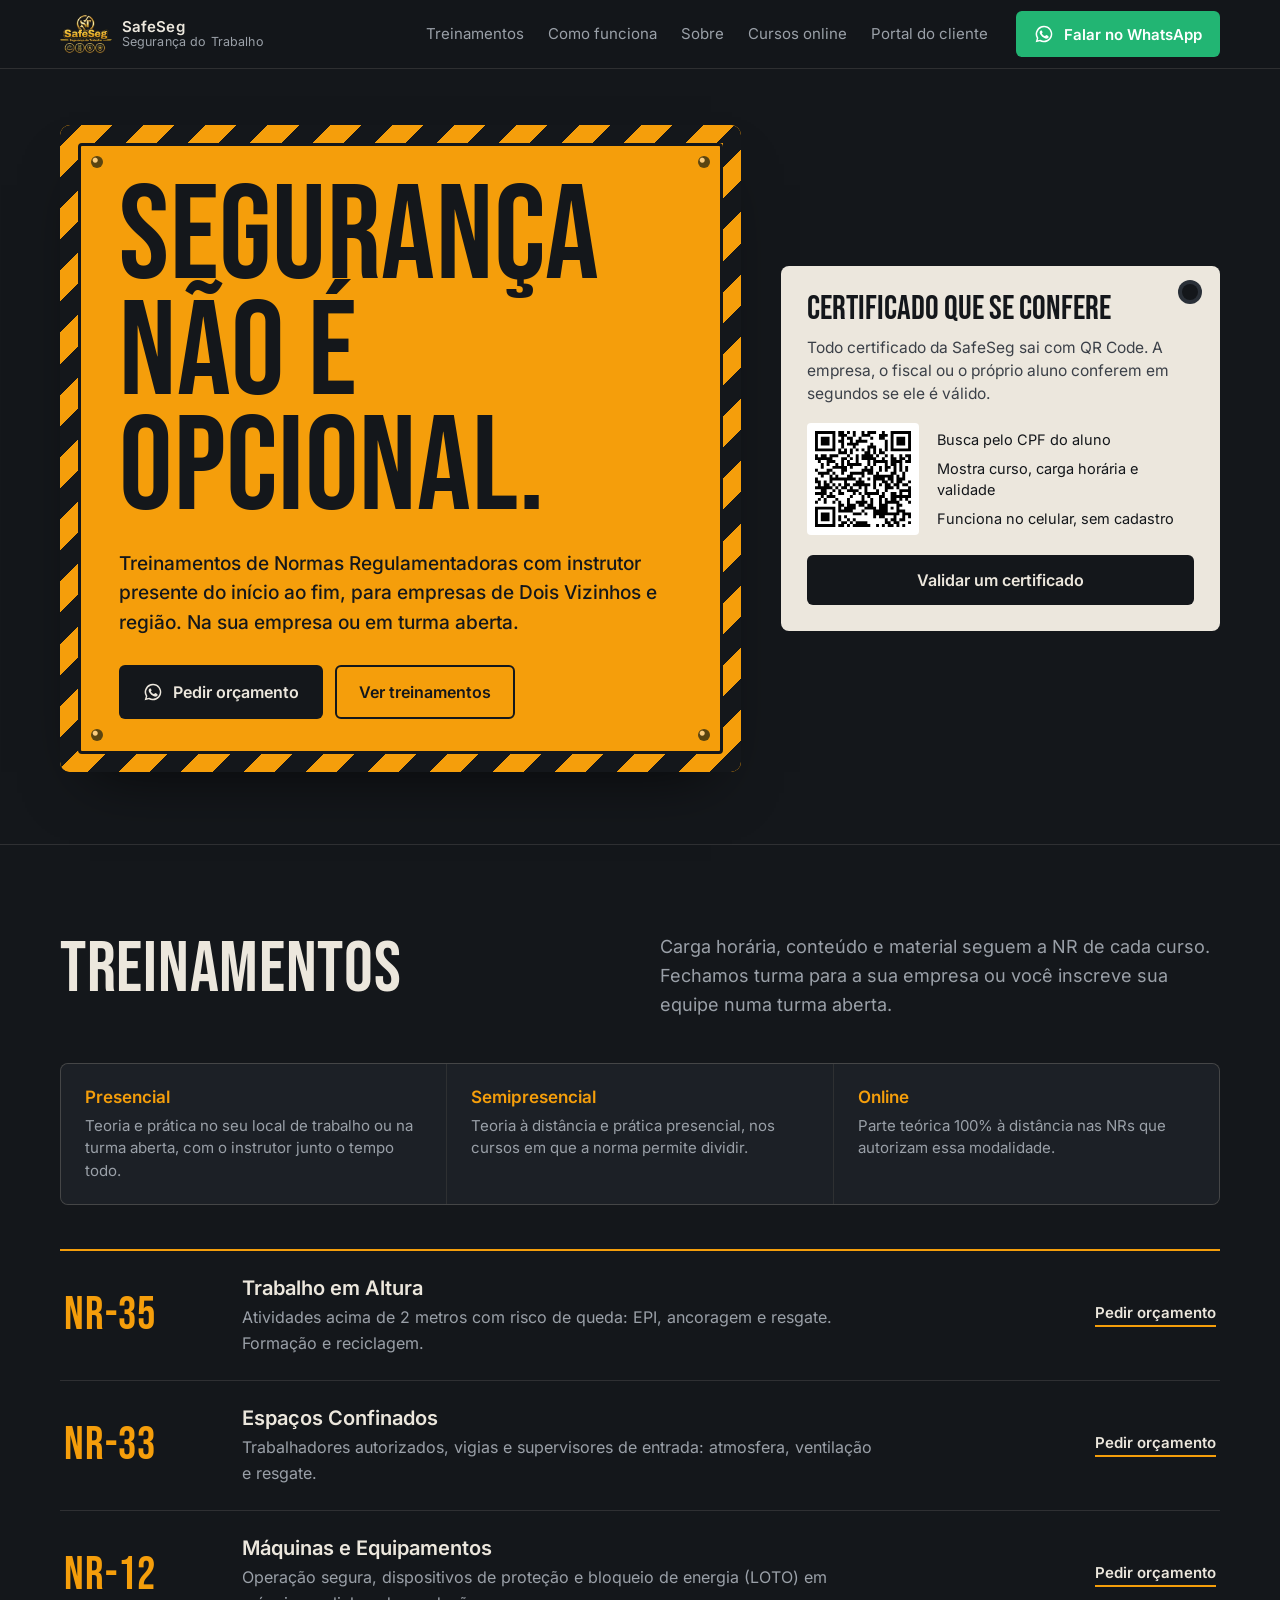
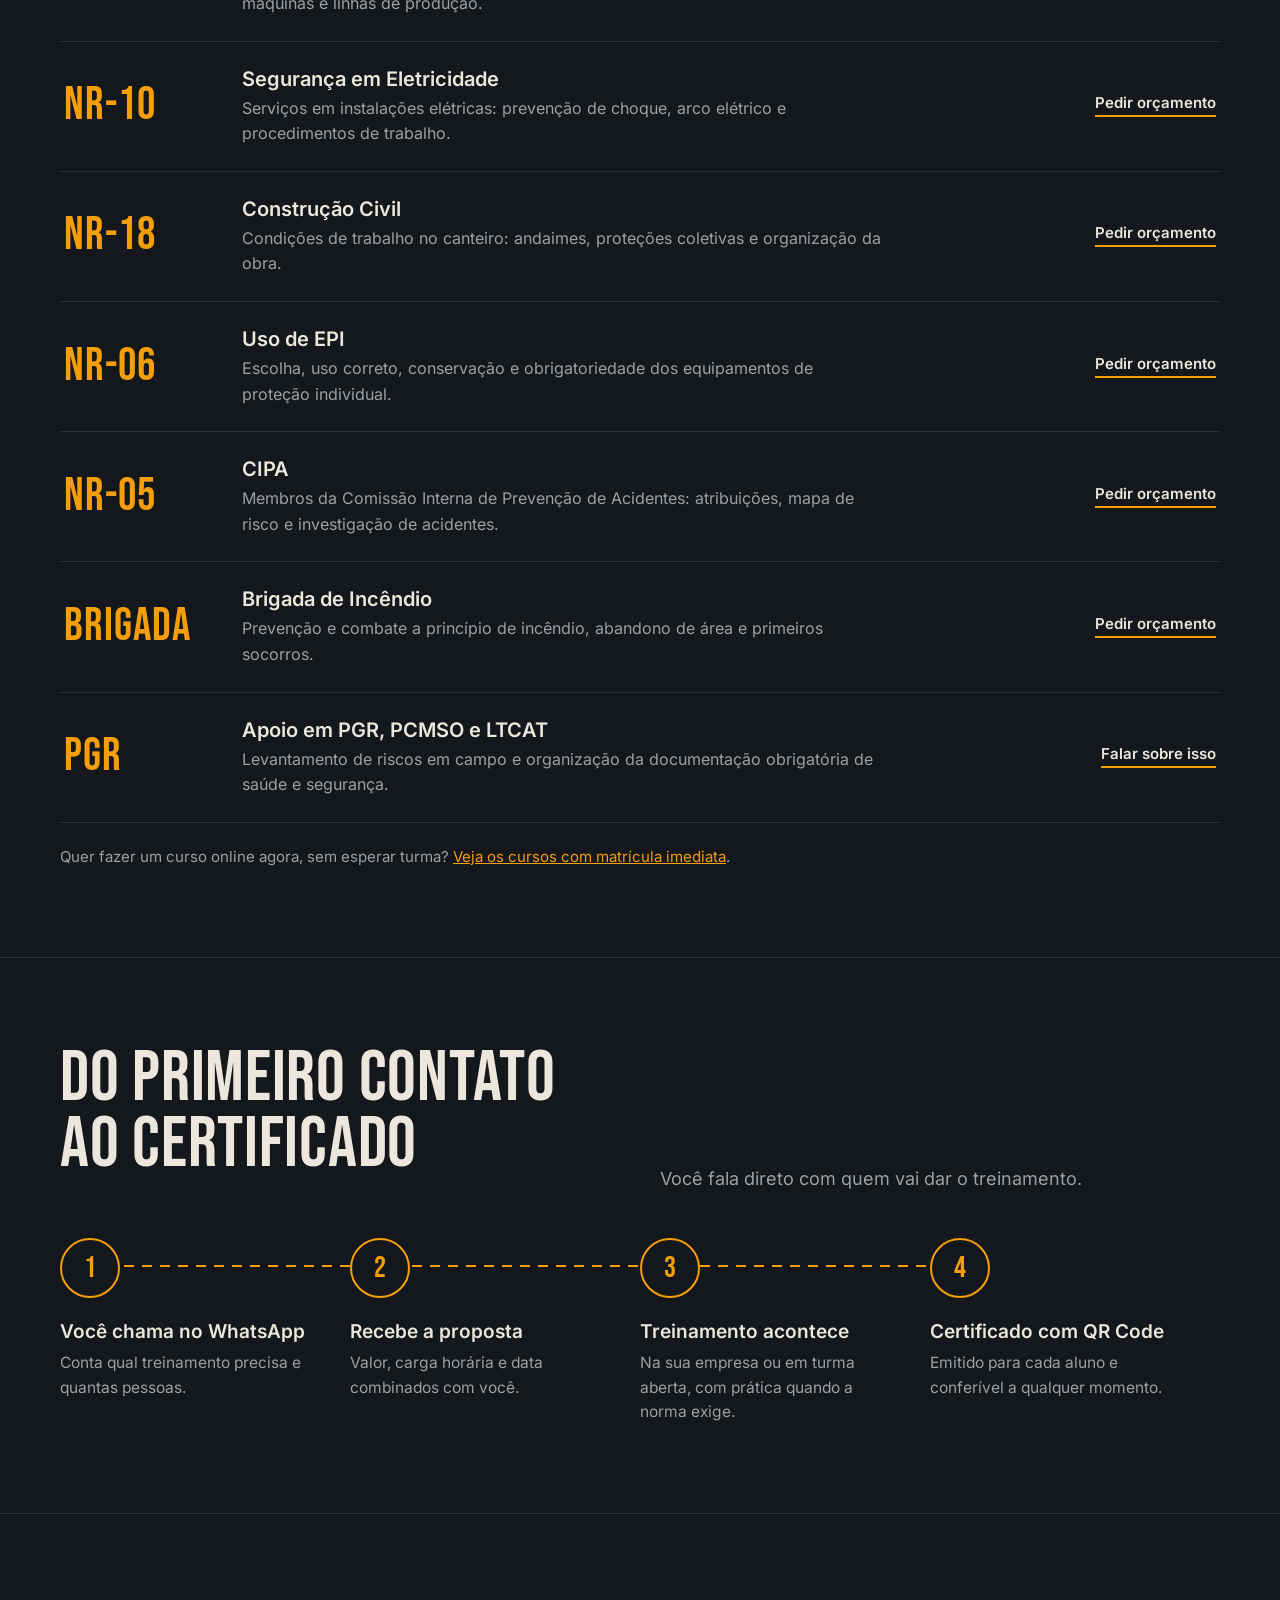
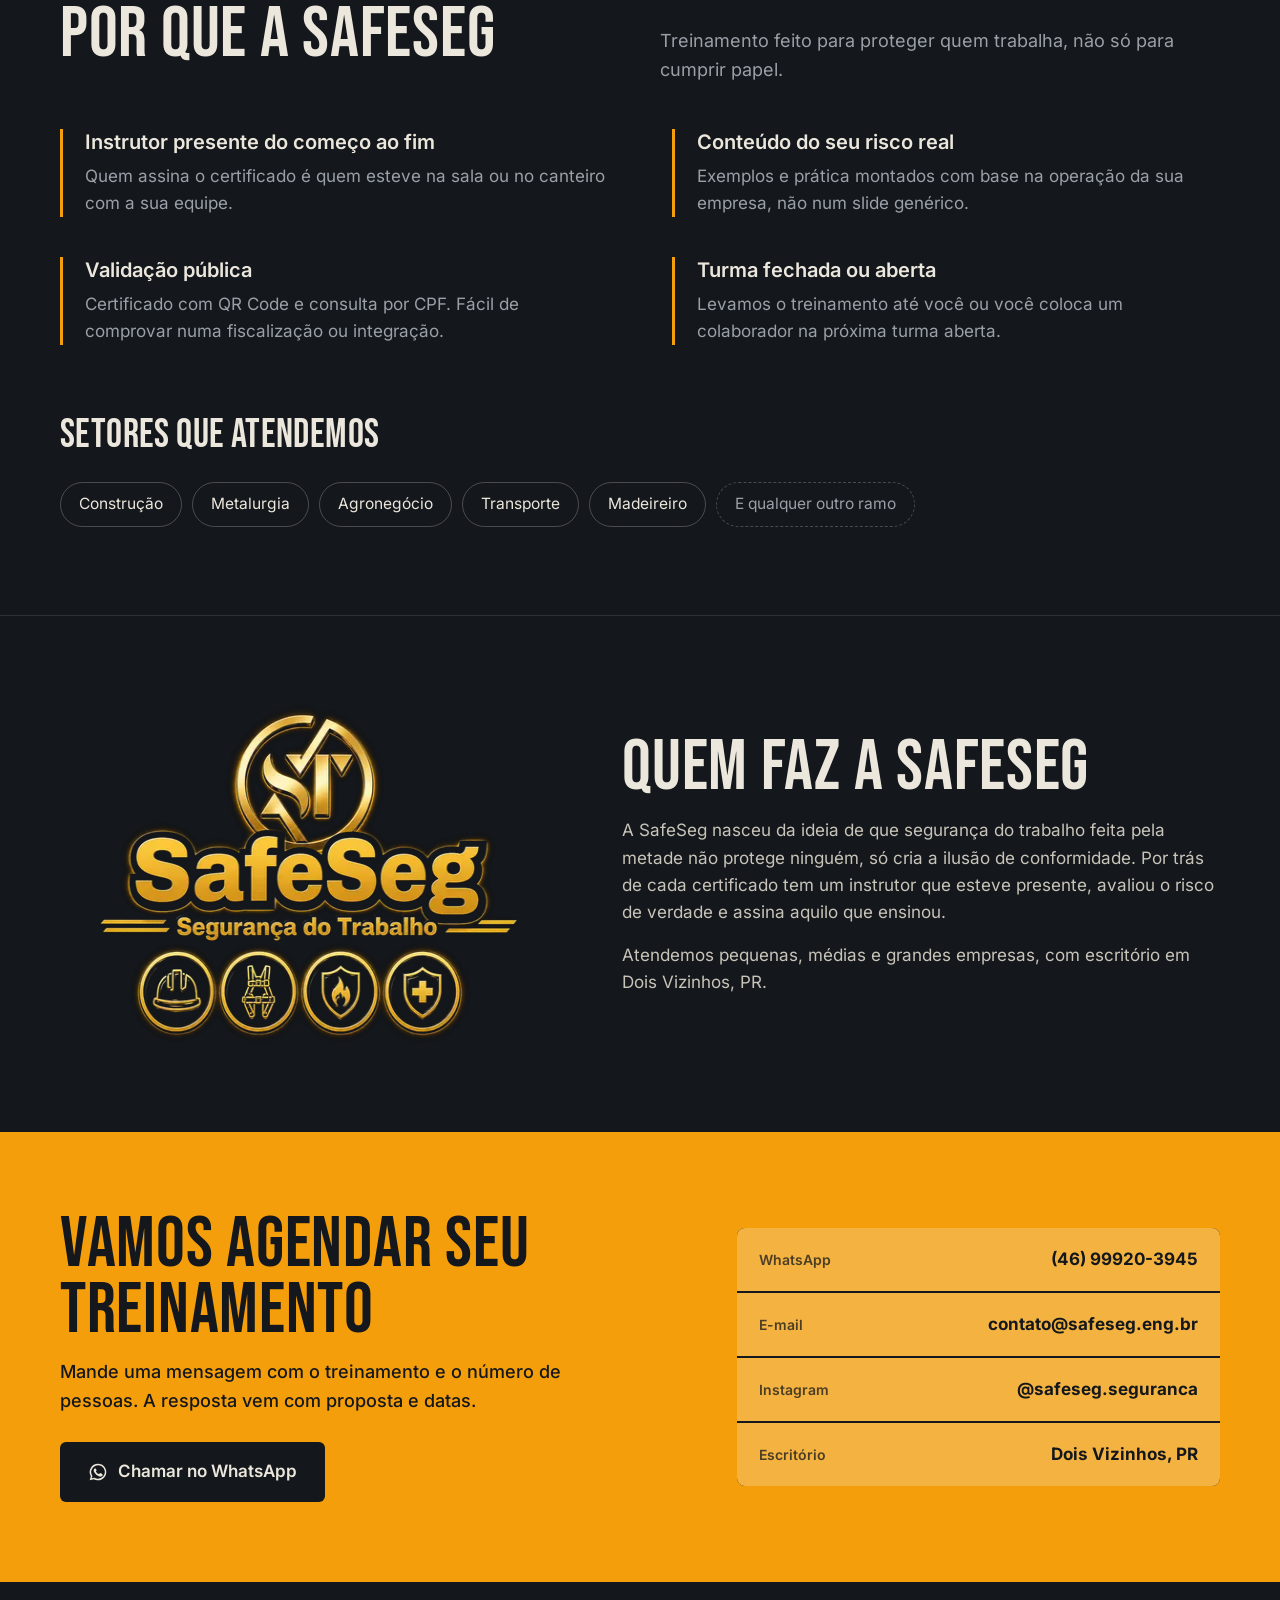
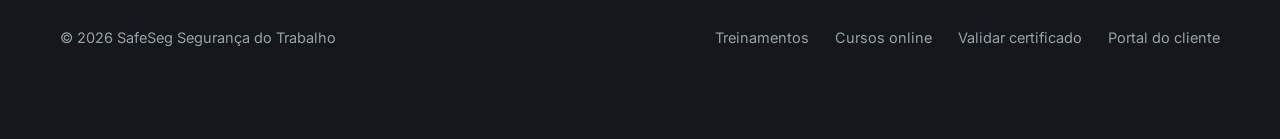
==== novo/index.html @ 096bb90d "Prévia do novo layout do site em /novo/ Página única: placa de sinalização no topo, validação de cer" ====
<!DOCTYPE html>
<html lang="pt-BR">
<head>
<meta charset="UTF-8">
<meta name="viewport" content="width=device-width, initial-scale=1">
<title>SafeSeg Segurança do Trabalho | Treinamentos NR em Dois Vizinhos, PR</title>
<meta name="description" content="Treinamentos de Normas Regulamentadoras com instrutor presente e certificado com validação pública por QR Code. Turmas na sua empresa ou turmas abertas em Dois Vizinhos, PR.">
<meta name="robots" content="noindex">
<meta property="og:type" content="website">
<meta property="og:site_name" content="SafeSeg Segurança do Trabalho">
<meta property="og:title" content="SafeSeg Segurança do Trabalho | Treinamentos NR">
<meta property="og:description" content="Treinamentos de NR com instrutor presente e certificado com validação pública por QR Code.">
<meta property="og:image" content="https://www.safeseg.eng.br/assets/og-safeseg.jpg">
<meta property="og:image:width" content="1200">
<meta property="og:image:height" content="630">
<meta property="og:locale" content="pt_BR">
<meta name="twitter:card" content="summary_large_image">
<meta name="theme-color" content="#14171B">
<link rel="icon" href="data:image/svg+xml,%3Csvg xmlns='http://www.w3.org/2000/svg' viewBox='0 0 24 24'%3E%3Cpath fill='%23F59E0B' d='M12 2 4 5v6c0 5.2 3.4 9.6 8 11 4.6-1.4 8-5.8 8-11V5l-8-3z'/%3E%3C/svg%3E">
<link rel="preload" href="../assets/fonts/bebas-neue-latin-400-normal.woff2" as="font" type="font/woff2" crossorigin>
<style>
@font-face{font-family:'Bebas Neue';font-style:normal;font-weight:400;font-display:swap;src:url(../assets/fonts/bebas-neue-latin-400-normal.woff2) format('woff2')}
@font-face{font-family:'Inter';font-style:normal;font-weight:400;font-display:swap;src:url(../assets/fonts/inter-latin-400-normal.woff2) format('woff2')}
@font-face{font-family:'Inter';font-style:normal;font-weight:500;font-display:swap;src:url(../assets/fonts/inter-latin-500-normal.woff2) format('woff2')}
@font-face{font-family:'Inter';font-style:normal;font-weight:600;font-display:swap;src:url(../assets/fonts/inter-latin-600-normal.woff2) format('woff2')}
@font-face{font-family:'Inter';font-style:normal;font-weight:700;font-display:swap;src:url(../assets/fonts/inter-latin-700-normal.woff2) format('woff2')}
:root{
  --grafite:#14171B;
  --grafite-2:#1C2026;
  --aco:#2A3038;
  --ambar:#F59E0B;
  --ambar-escuro:#B8740A;
  --papel:#ECE7DD;
  --cinza:#9AA0A8;
  --verde:#22B573;
  --display:'Bebas Neue', Impact, 'Arial Narrow', sans-serif;
  --texto:'Inter', system-ui, -apple-system, 'Segoe UI', sans-serif;
  --borda:1px solid rgba(236,231,221,.12);
  --wa:'https://wa.me/5546999203945';
}
*{box-sizing:border-box;margin:0;padding:0}
html{scroll-behavior:smooth;-webkit-text-size-adjust:100%}
body{background:var(--grafite);color:var(--papel);font:400 17px/1.6 var(--texto);}
img,svg{display:block;max-width:100%}
a{color:inherit}
:focus-visible{outline:3px solid var(--ambar);outline-offset:3px;border-radius:2px}
.contido{width:min(1160px,100% - 40px);margin-inline:auto}

/* ---------- topo ---------- */
.topo{position:sticky;top:0;z-index:20;background:rgba(20,23,27,.92);backdrop-filter:blur(8px);border-bottom:var(--borda)}
.topo .contido{display:flex;align-items:center;gap:28px;height:68px}
.marca{display:flex;align-items:center;gap:10px;text-decoration:none}
.marca img{height:40px;width:auto}
.marca span{font:600 15px/1.15 var(--texto);letter-spacing:.01em}
.marca small{display:block;font-weight:400;color:var(--cinza);font-size:12.5px}
.menu{display:flex;gap:24px;margin-left:auto;list-style:none}
.menu a{text-decoration:none;font-size:15px;color:var(--cinza)}
.menu a:hover{color:var(--papel)}
.btn{display:inline-flex;align-items:center;justify-content:center;gap:10px;font:600 16px/1 var(--texto);text-decoration:none;padding:15px 22px;border-radius:6px;border:2px solid transparent;cursor:pointer;white-space:nowrap}
.btn svg{width:20px;height:20px;flex:none}
.btn-wa{background:var(--verde);color:#fff}
.btn-wa:hover{background:#1c9d62}
.btn-linha{border-color:currentColor;color:var(--papel)}
.btn-linha:hover{background:rgba(236,231,221,.08)}
.btn-escuro{background:var(--grafite);color:var(--papel)}
.btn-escuro:hover{background:#000}
.topo .btn{padding:11px 16px;font-size:15px}

/* ---------- placa (hero) ---------- */
.abertura{padding:56px 0 72px}
.abertura .contido{display:grid;grid-template-columns:minmax(0,1.55fr) minmax(0,1fr);gap:40px;align-items:center}
.placa{position:relative;background:var(--ambar);color:var(--grafite);padding:18px;border-radius:10px;box-shadow:0 30px 60px -30px rgba(0,0,0,.7);transform-origin:50% -40px}
.placa::before{content:"";position:absolute;inset:0;border-radius:10px;background:repeating-linear-gradient(-45deg,var(--grafite) 0 22px,var(--ambar) 22px 44px);
  -webkit-mask:linear-gradient(#000 0 0) content-box exclude,linear-gradient(#000 0 0);mask:linear-gradient(#000 0 0) content-box exclude,linear-gradient(#000 0 0);padding:18px}
.placa-miolo{position:relative;border:3px solid var(--grafite);border-radius:4px;padding:34px 38px 32px}
.rebite{position:absolute;width:12px;height:12px;border-radius:50%;background:radial-gradient(circle at 35% 35%,#fff7 0 2px,#5a4410 3px 6px);}
.rebite:nth-child(1){top:10px;left:10px}.rebite:nth-child(2){top:10px;right:10px}.rebite:nth-child(3){bottom:10px;left:10px}.rebite:nth-child(4){bottom:10px;right:10px}
.placa h1{font:400 clamp(64px,10.5vw,148px)/.86 var(--display);letter-spacing:.005em;margin-bottom:22px}
.placa p{font-size:clamp(17px,1.6vw,19px);line-height:1.55;max-width:46ch;font-weight:500}
.abertura-acoes{display:flex;flex-wrap:wrap;gap:12px;margin-top:28px}
.abertura-acoes .btn-linha{color:var(--grafite)}
.abertura-acoes .btn-linha:hover{background:rgba(20,23,27,.08)}

@media (prefers-reduced-motion:no-preference){
  .placa{animation:pendura 1.1s cubic-bezier(.3,1.4,.5,1) both}
  @keyframes pendura{0%{transform:translateY(-28px) rotate(-3deg);opacity:0}60%{opacity:1}100%{transform:none}}
}

/* etiqueta de certificado */
.etiqueta{background:var(--papel);color:var(--grafite);border-radius:8px;padding:26px;position:relative}
.etiqueta::before{content:"";position:absolute;top:18px;right:22px;width:16px;height:16px;border-radius:50%;background:var(--grafite);box-shadow:0 0 0 4px var(--aco)}
.etiqueta h2{font:400 34px/1 var(--display);margin-bottom:10px;padding-right:40px}
.etiqueta p{font-size:15.5px;line-height:1.5;color:#3b4048;margin-bottom:18px}
.etiqueta-qr{display:flex;gap:18px;align-items:center}
.etiqueta-qr img{width:112px;height:112px;background:#fff;padding:8px;border-radius:4px;flex:none}
.etiqueta-qr ul{list-style:none;font-size:14.5px;line-height:1.45}
.etiqueta-qr li+li{margin-top:8px}
.etiqueta .btn{margin-top:20px;width:100%}

/* ---------- seções ---------- */
.secao{padding:88px 0;border-top:var(--borda)}
.titulo{font:400 clamp(44px,6vw,72px)/.92 var(--display);letter-spacing:.01em;margin-bottom:16px}
.intro{color:var(--cinza);max-width:60ch;font-size:18px}
.cabeca{display:grid;grid-template-columns:minmax(0,1fr) minmax(0,1fr);gap:40px;align-items:end;margin-bottom:44px}

/* catálogo em linhas */
.modalidades{display:grid;grid-template-columns:repeat(3,1fr);gap:1px;background:rgba(236,231,221,.12);border:var(--borda);border-radius:8px;overflow:hidden;margin-bottom:44px}
.modalidades div{background:var(--grafite-2);padding:22px 24px}
.modalidades h3{font:600 17px/1.3 var(--texto);margin-bottom:6px;color:var(--ambar)}
.modalidades p{font-size:15px;color:var(--cinza);line-height:1.5}
.cursos{list-style:none;border-top:2px solid var(--ambar)}
.curso{display:grid;grid-template-columns:150px minmax(0,1fr) auto;gap:28px;align-items:center;padding:24px 4px;border-bottom:var(--borda)}
.curso-nr{font:400 46px/1 var(--display);color:var(--ambar);letter-spacing:.02em}
.curso h3{font:600 20px/1.3 var(--texto);margin-bottom:4px}
.curso p{color:var(--cinza);font-size:16px;max-width:64ch}
.curso a{font:600 15px/1 var(--texto);color:var(--papel);text-decoration:none;border-bottom:2px solid var(--ambar);padding-bottom:5px;white-space:nowrap}
.curso a:hover{color:var(--ambar)}
.curso:hover .curso-nr{color:#ffb733}
.nota{margin-top:22px;font-size:15px;color:var(--cinza)}
.nota a{color:var(--ambar)}

/* processo */
.passos{list-style:none;display:grid;grid-template-columns:repeat(4,1fr);gap:0;counter-reset:passo;position:relative}
.passos::before{content:"";position:absolute;top:27px;left:28px;right:calc(25% - 28px);height:2px;background:repeating-linear-gradient(90deg,var(--ambar) 0 10px,transparent 10px 18px)}
.passos li{position:relative;padding-right:28px;counter-increment:passo}
.passos li::before{content:counter(passo);display:grid;place-items:center;width:56px;height:56px;border-radius:50%;background:var(--grafite);border:2px solid var(--ambar);color:var(--ambar);font:400 30px/1 var(--display);margin-bottom:22px;position:relative}
.passos h3{font:600 19px/1.3 var(--texto);margin-bottom:6px}
.passos p{color:var(--cinza);font-size:15.5px}

/* diferenciais */
.razoes{display:grid;grid-template-columns:repeat(2,minmax(0,1fr));gap:40px 64px}
.razoes div{border-left:3px solid var(--ambar);padding-left:22px}
.razoes h3{font:600 20px/1.3 var(--texto);margin-bottom:8px}
.razoes p{color:var(--cinza)}

/* setores */
.setores{display:flex;flex-wrap:wrap;gap:10px;list-style:none;margin-top:28px}
.setores li{border:1.5px solid rgba(236,231,221,.25);border-radius:999px;padding:9px 18px;font-size:15.5px}
.setores li:last-child{border-style:dashed;color:var(--cinza)}

/* sobre */
.sobre{display:grid;grid-template-columns:minmax(0,1fr) minmax(0,1.2fr);gap:64px;align-items:center}
.sobre img{width:min(420px,100%);margin-inline:auto}
.sobre p{color:#c9c4ba;margin-bottom:16px;max-width:60ch}

/* contato */
.contato{background:var(--ambar);color:var(--grafite);padding:80px 0;}
.contato .contido{display:grid;grid-template-columns:minmax(0,1.3fr) minmax(0,1fr);gap:48px;align-items:center}
.contato .titulo{margin-bottom:14px}
.contato p{font-size:18px;max-width:46ch;font-weight:500}
.contato .btn{margin-top:26px;font-size:17px;padding:18px 26px}
.canais{list-style:none;display:grid;gap:2px;background:var(--grafite);border-radius:8px;overflow:hidden}
.canais li{background:#f4b341;padding:18px 22px;display:flex;justify-content:space-between;gap:16px;align-items:baseline;flex-wrap:wrap}
.canais span{font-size:14px;font-weight:600;opacity:.75}
.canais a,.canais b{font-weight:700;text-decoration:none;font-size:17px}
.canais a:hover{text-decoration:underline}

/* rodapé */
.rodape{padding:44px 0 90px;font-size:14.5px;color:var(--cinza)}
.rodape .contido{display:flex;flex-wrap:wrap;gap:20px 40px;justify-content:space-between}
.rodape nav{display:flex;flex-wrap:wrap;gap:12px 26px}
.rodape a{text-decoration:none}
.rodape a:hover{color:var(--papel)}

.wa-flutuante{display:none}

/* ---------- responsivo ---------- */
@media (max-width:980px){
  .menu{display:none}
  .abertura .contido,.cabeca,.sobre,.contato .contido{grid-template-columns:1fr}
  .cabeca{gap:12px}
  .passos{grid-template-columns:1fr 1fr;gap:36px 0}
  .passos::before{display:none}
  .sobre img{width:240px}
}
@media (max-width:640px){
  body{font-size:16px}
  .topo .contido{height:60px;gap:12px}
  .marca img{height:34px}
  .marca small{display:none}
  .topo .btn{display:none}
  .abertura{padding:24px 0 52px}
  .placa{padding:12px}
  .placa::before{padding:12px;background:repeating-linear-gradient(-45deg,var(--grafite) 0 14px,var(--ambar) 14px 28px)}
  .placa-miolo{padding:28px 20px 24px}
  .abertura-acoes .btn{flex:1 1 100%}
  .secao{padding:64px 0}
  .modalidades{grid-template-columns:1fr}
  .curso{grid-template-columns:1fr;gap:6px;padding:22px 0}
  .curso-nr{font-size:38px}
  .curso a{justify-self:start;margin-top:10px}
  .passos{grid-template-columns:1fr}
  .razoes{grid-template-columns:1fr;gap:28px}
  .etiqueta-qr img{width:92px;height:92px}
  .wa-flutuante{display:flex;position:fixed;right:16px;bottom:16px;z-index:30;width:58px;height:58px;border-radius:50%;background:var(--verde);color:#fff;align-items:center;justify-content:center;box-shadow:0 10px 24px rgba(0,0,0,.45)}
  .wa-flutuante svg{width:30px;height:30px}
}
</style>
</head>
<body>

<svg width="0" height="0" style="position:absolute" aria-hidden="true">
  <symbol id="i-wa" viewBox="0 0 24 24"><path fill="currentColor" d="M12 2a10 10 0 0 0-8.6 15.1L2 22l5-1.3A10 10 0 1 0 12 2zm0 18.2a8.2 8.2 0 0 1-4.2-1.2l-.3-.2-3 .8.8-2.9-.2-.3A8.2 8.2 0 1 1 12 20.2zm4.5-6.1c-.2-.1-1.5-.7-1.7-.8s-.4-.1-.6.1-.6.8-.8 1-.3.2-.5.1a6.7 6.7 0 0 1-3.3-2.9c-.3-.4.2-.4.7-1.3.1-.2 0-.3 0-.4l-.8-1.8c-.2-.5-.4-.4-.6-.4h-.5a1 1 0 0 0-.7.3 3 3 0 0 0-.9 2.2 5.2 5.2 0 0 0 1.1 2.7 11.8 11.8 0 0 0 4.5 4c1.7.7 2.3.8 3.2.6a2.7 2.7 0 0 0 1.8-1.3 2.2 2.2 0 0 0 .2-1.3c-.1-.1-.3-.2-.5-.3z"/></symbol>
</svg>

<header class="topo">
  <div class="contido">
    <a class="marca" href="#inicio" aria-label="SafeSeg, voltar ao início">
      <img src="../assets/logo-sm.webp" alt="" width="160" height="124">
      <span>SafeSeg<small>Segurança do Trabalho</small></span>
    </a>
    <ul class="menu">
      <li><a href="#treinamentos">Treinamentos</a></li>
      <li><a href="#como-funciona">Como funciona</a></li>
      <li><a href="#sobre">Sobre</a></li>
      <li><a href="/loja/">Cursos online</a></li>
      <li><a href="https://safesegtreinamentos.github.io/Central/">Portal do cliente</a></li>
    </ul>
    <a class="btn btn-wa" href="https://wa.me/5546999203945?text=Ol%C3%A1%2C%20quero%20saber%20mais%20sobre%20os%20treinamentos%20da%20SafeSeg"><svg><use href="#i-wa"/></svg>Falar no WhatsApp</a>
  </div>
</header>

<main id="inicio">

<section class="abertura">
  <div class="contido">
    <div class="placa">
      <div class="placa-miolo">
        <i class="rebite"></i><i class="rebite"></i><i class="rebite"></i><i class="rebite"></i>
        <h1>Segurança não é opcional.</h1>
        <p>Treinamentos de Normas Regulamentadoras com instrutor presente do início ao fim, para empresas de Dois Vizinhos e região. Na sua empresa ou em turma aberta.</p>
        <div class="abertura-acoes">
          <a class="btn btn-escuro" href="https://wa.me/5546999203945?text=Ol%C3%A1%2C%20quero%20um%20or%C3%A7amento%20de%20treinamento"><svg><use href="#i-wa"/></svg>Pedir orçamento</a>
          <a class="btn btn-linha" href="#treinamentos">Ver treinamentos</a>
        </div>
      </div>
    </div>

    <aside class="etiqueta" aria-labelledby="etq">
      <h2 id="etq">Certificado que se confere</h2>
      <p>Todo certificado da SafeSeg sai com QR Code. A empresa, o fiscal ou o próprio aluno conferem em segundos se ele é válido.</p>
      <div class="etiqueta-qr">
        <img src="../assets/qr-validador.svg" alt="QR Code do validador de certificados SafeSeg">
        <ul>
          <li>Busca pelo CPF do aluno</li>
          <li>Mostra curso, carga horária e validade</li>
          <li>Funciona no celular, sem cadastro</li>
        </ul>
      </div>
      <a class="btn btn-escuro" href="https://safesegtreinamentos.github.io/Central/validador/">Validar um certificado</a>
    </aside>
  </div>
</section>

<section class="secao" id="treinamentos">
  <div class="contido">
    <div class="cabeca">
      <h2 class="titulo">Treinamentos</h2>
      <p class="intro">Carga horária, conteúdo e material seguem a NR de cada curso. Fechamos turma para a sua empresa ou você inscreve sua equipe numa turma aberta.</p>
    </div>

    <div class="modalidades">
      <div><h3>Presencial</h3><p>Teoria e prática no seu local de trabalho ou na turma aberta, com o instrutor junto o tempo todo.</p></div>
      <div><h3>Semipresencial</h3><p>Teoria à distância e prática presencial, nos cursos em que a norma permite dividir.</p></div>
      <div><h3>Online</h3><p>Parte teórica 100% à distância nas NRs que autorizam essa modalidade.</p></div>
    </div>

    <ul class="cursos">
      <li class="curso"><span class="curso-nr">NR-35</span><div><h3>Trabalho em Altura</h3><p>Atividades acima de 2 metros com risco de queda: EPI, ancoragem e resgate. Formação e reciclagem.</p></div><a href="https://wa.me/5546999203945?text=Ol%C3%A1%2C%20quero%20um%20or%C3%A7amento%20do%20treinamento%20NR-35%20Trabalho%20em%20Altura">Pedir orçamento</a></li>
      <li class="curso"><span class="curso-nr">NR-33</span><div><h3>Espaços Confinados</h3><p>Trabalhadores autorizados, vigias e supervisores de entrada: atmosfera, ventilação e resgate.</p></div><a href="https://wa.me/5546999203945?text=Ol%C3%A1%2C%20quero%20um%20or%C3%A7amento%20do%20treinamento%20NR-33%20Espa%C3%A7os%20Confinados">Pedir orçamento</a></li>
      <li class="curso"><span class="curso-nr">NR-12</span><div><h3>Máquinas e Equipamentos</h3><p>Operação segura, dispositivos de proteção e bloqueio de energia (LOTO) em máquinas e linhas de produção.</p></div><a href="https://wa.me/5546999203945?text=Ol%C3%A1%2C%20quero%20um%20or%C3%A7amento%20do%20treinamento%20NR-12%20M%C3%A1quinas%20e%20Equipamentos">Pedir orçamento</a></li>
      <li class="curso"><span class="curso-nr">NR-10</span><div><h3>Segurança em Eletricidade</h3><p>Serviços em instalações elétricas: prevenção de choque, arco elétrico e procedimentos de trabalho.</p></div><a href="https://wa.me/5546999203945?text=Ol%C3%A1%2C%20quero%20um%20or%C3%A7amento%20do%20treinamento%20NR-10%20Seguran%C3%A7a%20em%20Eletricidade">Pedir orçamento</a></li>
      <li class="curso"><span class="curso-nr">NR-18</span><div><h3>Construção Civil</h3><p>Condições de trabalho no canteiro: andaimes, proteções coletivas e organização da obra.</p></div><a href="https://wa.me/5546999203945?text=Ol%C3%A1%2C%20quero%20um%20or%C3%A7amento%20do%20treinamento%20NR-18%20Constru%C3%A7%C3%A3o%20Civil">Pedir orçamento</a></li>
      <li class="curso"><span class="curso-nr">NR-06</span><div><h3>Uso de EPI</h3><p>Escolha, uso correto, conservação e obrigatoriedade dos equipamentos de proteção individual.</p></div><a href="https://wa.me/5546999203945?text=Ol%C3%A1%2C%20quero%20um%20or%C3%A7amento%20do%20treinamento%20NR-06%20Uso%20de%20EPI">Pedir orçamento</a></li>
      <li class="curso"><span class="curso-nr">NR-05</span><div><h3>CIPA</h3><p>Membros da Comissão Interna de Prevenção de Acidentes: atribuições, mapa de risco e investigação de acidentes.</p></div><a href="https://wa.me/5546999203945?text=Ol%C3%A1%2C%20quero%20um%20or%C3%A7amento%20do%20treinamento%20CIPA%20NR-05">Pedir orçamento</a></li>
      <li class="curso"><span class="curso-nr">Brigada</span><div><h3>Brigada de Incêndio</h3><p>Prevenção e combate a princípio de incêndio, abandono de área e primeiros socorros.</p></div><a href="https://wa.me/5546999203945?text=Ol%C3%A1%2C%20quero%20um%20or%C3%A7amento%20do%20treinamento%20de%20Brigada%20de%20Inc%C3%AAndio">Pedir orçamento</a></li>
      <li class="curso"><span class="curso-nr">PGR</span><div><h3>Apoio em PGR, PCMSO e LTCAT</h3><p>Levantamento de riscos em campo e organização da documentação obrigatória de saúde e segurança.</p></div><a href="https://wa.me/5546999203945?text=Ol%C3%A1%2C%20quero%20saber%20sobre%20PGR%2C%20PCMSO%20e%20LTCAT">Falar sobre isso</a></li>
    </ul>
    <p class="nota">Quer fazer um curso online agora, sem esperar turma? <a href="/loja/">Veja os cursos com matrícula imediata</a>.</p>
  </div>
</section>

<section class="secao" id="como-funciona">
  <div class="contido">
    <div class="cabeca">
      <h2 class="titulo">Do primeiro contato ao certificado</h2>
      <p class="intro">Você fala direto com quem vai dar o treinamento.</p>
    </div>
    <ol class="passos">
      <li><h3>Você chama no WhatsApp</h3><p>Conta qual treinamento precisa e quantas pessoas.</p></li>
      <li><h3>Recebe a proposta</h3><p>Valor, carga horária e data combinados com você.</p></li>
      <li><h3>Treinamento acontece</h3><p>Na sua empresa ou em turma aberta, com prática quando a norma exige.</p></li>
      <li><h3>Certificado com QR Code</h3><p>Emitido para cada aluno e conferível a qualquer momento.</p></li>
    </ol>
  </div>
</section>

<section class="secao" id="diferenciais">
  <div class="contido">
    <div class="cabeca">
      <h2 class="titulo">Por que a SafeSeg</h2>
      <p class="intro">Treinamento feito para proteger quem trabalha, não só para cumprir papel.</p>
    </div>
    <div class="razoes">
      <div><h3>Instrutor presente do começo ao fim</h3><p>Quem assina o certificado é quem esteve na sala ou no canteiro com a sua equipe.</p></div>
      <div><h3>Conteúdo do seu risco real</h3><p>Exemplos e prática montados com base na operação da sua empresa, não num slide genérico.</p></div>
      <div><h3>Validação pública</h3><p>Certificado com QR Code e consulta por CPF. Fácil de comprovar numa fiscalização ou integração.</p></div>
      <div><h3>Turma fechada ou aberta</h3><p>Levamos o treinamento até você ou você coloca um colaborador na próxima turma aberta.</p></div>
    </div>
    <h3 class="titulo" style="font-size:clamp(30px,3.4vw,40px);margin:72px 0 0">Setores que atendemos</h3>
    <ul class="setores">
      <li>Construção</li><li>Metalurgia</li><li>Agronegócio</li><li>Transporte</li><li>Madeireiro</li><li>E qualquer outro ramo</li>
    </ul>
  </div>
</section>

<section class="secao" id="sobre">
  <div class="contido sobre">
    <img src="../assets/logo-hero.webp" alt="Emblema SafeSeg Segurança do Trabalho" width="440" height="340" loading="lazy">
    <div>
      <h2 class="titulo">Quem faz a SafeSeg</h2>
      <p>A SafeSeg nasceu da ideia de que segurança do trabalho feita pela metade não protege ninguém, só cria a ilusão de conformidade. Por trás de cada certificado tem um instrutor que esteve presente, avaliou o risco de verdade e assina aquilo que ensinou.</p>
      <p>Atendemos pequenas, médias e grandes empresas, com escritório em Dois Vizinhos, PR.</p>
    </div>
  </div>
</section>

<section class="contato" id="contato">
  <div class="contido">
    <div>
      <h2 class="titulo">Vamos agendar seu treinamento</h2>
      <p>Mande uma mensagem com o treinamento e o número de pessoas. A resposta vem com proposta e datas.</p>
      <a class="btn btn-escuro" href="https://wa.me/5546999203945?text=Ol%C3%A1%2C%20quero%20agendar%20um%20treinamento"><svg><use href="#i-wa"/></svg>Chamar no WhatsApp</a>
    </div>
    <ul class="canais">
      <li><span>WhatsApp</span><a href="https://wa.me/5546999203945">(46) 99920-3945</a></li>
      <li><span>E-mail</span><a href="mailto:contato@safeseg.eng.br">contato@safeseg.eng.br</a></li>
      <li><span>Instagram</span><a href="https://instagram.com/safeseg.seguranca">@safeseg.seguranca</a></li>
      <li><span>Escritório</span><b>Dois Vizinhos, PR</b></li>
    </ul>
  </div>
</section>

</main>

<footer class="rodape">
  <div class="contido">
    <p>© <span id="ano">2026</span> SafeSeg Segurança do Trabalho</p>
    <nav aria-label="Links do rodapé">
      <a href="#treinamentos">Treinamentos</a>
      <a href="/loja/">Cursos online</a>
      <a href="https://safesegtreinamentos.github.io/Central/validador/">Validar certificado</a>
      <a href="https://safesegtreinamentos.github.io/Central/">Portal do cliente</a>
    </nav>
  </div>
</footer>

<a class="wa-flutuante" href="https://wa.me/5546999203945?text=Ol%C3%A1%2C%20quero%20saber%20mais%20sobre%20os%20treinamentos%20da%20SafeSeg" aria-label="Falar no WhatsApp"><svg><use href="#i-wa"/></svg></a>

<script>document.getElementById('ano').textContent=new Date().getFullYear();</script>
</body>
</html>
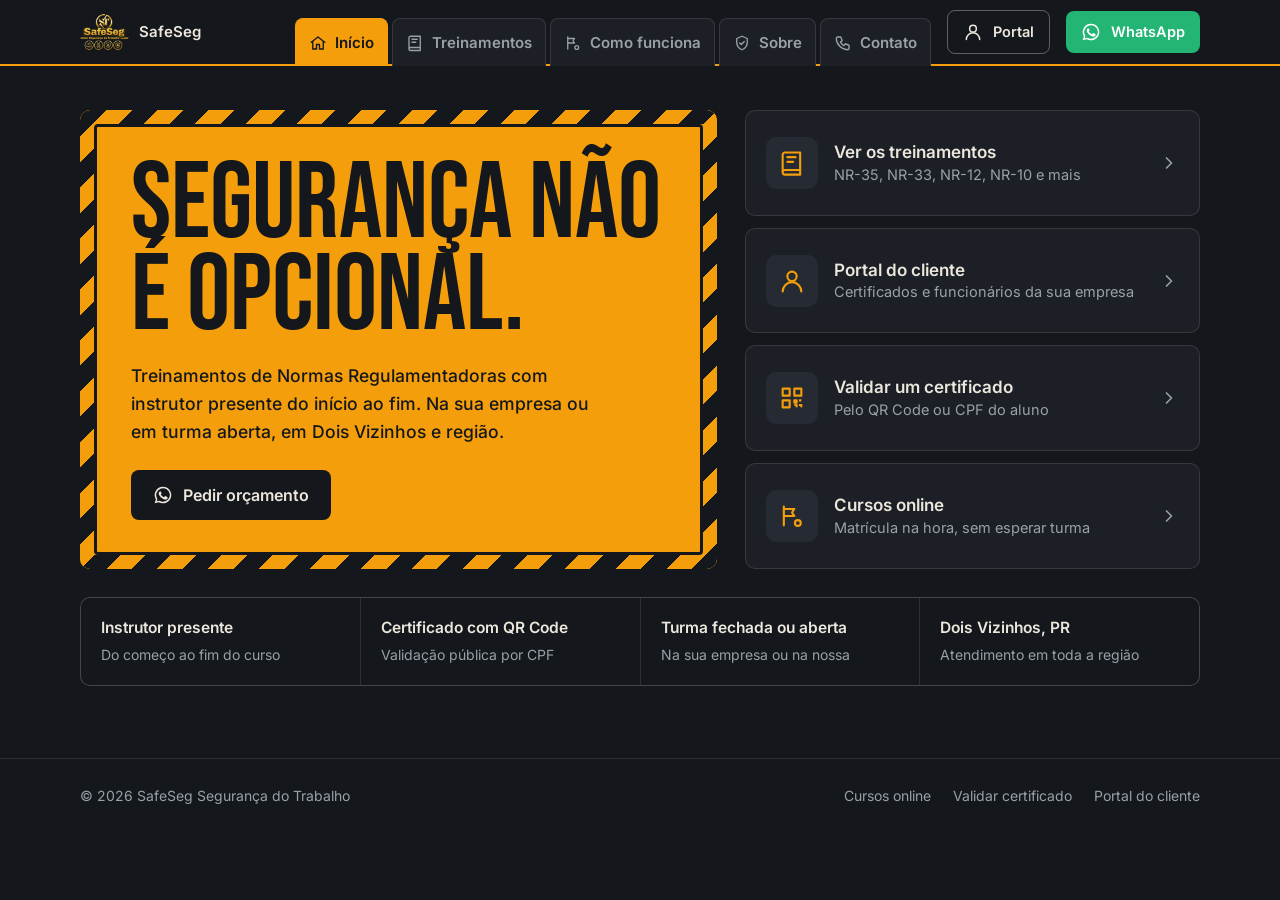
==== commit 975a6779: "Novo layout com abas vira a página principal - index.html passa a ser a versão com abas (antes em /n" ====
--- a/novo/index.html
+++ b/novo/index.html
@@ -1,362 +1 @@
-<!DOCTYPE html>
-<html lang="pt-BR">
-<head>
-<meta charset="UTF-8">
-<meta name="viewport" content="width=device-width, initial-scale=1">
-<title>SafeSeg Segurança do Trabalho | Treinamentos NR em Dois Vizinhos, PR</title>
-<meta name="description" content="Treinamentos de Normas Regulamentadoras com instrutor presente e certificado com validação pública por QR Code. Turmas na sua empresa ou turmas abertas em Dois Vizinhos, PR.">
-<meta name="robots" content="noindex">
-<meta property="og:type" content="website">
-<meta property="og:site_name" content="SafeSeg Segurança do Trabalho">
-<meta property="og:title" content="SafeSeg Segurança do Trabalho | Treinamentos NR">
-<meta property="og:description" content="Treinamentos de NR com instrutor presente e certificado com validação pública por QR Code.">
-<meta property="og:image" content="https://www.safeseg.eng.br/assets/og-safeseg.jpg">
-<meta property="og:image:width" content="1200">
-<meta property="og:image:height" content="630">
-<meta property="og:locale" content="pt_BR">
-<meta name="twitter:card" content="summary_large_image">
-<meta name="theme-color" content="#14171B">
-<link rel="icon" href="data:image/svg+xml,%3Csvg xmlns='http://www.w3.org/2000/svg' viewBox='0 0 24 24'%3E%3Cpath fill='%23F59E0B' d='M12 2 4 5v6c0 5.2 3.4 9.6 8 11 4.6-1.4 8-5.8 8-11V5l-8-3z'/%3E%3C/svg%3E">
-<link rel="preload" href="../assets/fonts/bebas-neue-latin-400-normal.woff2" as="font" type="font/woff2" crossorigin>
-<style>
-@font-face{font-family:'Bebas Neue';font-style:normal;font-weight:400;font-display:swap;src:url(../assets/fonts/bebas-neue-latin-400-normal.woff2) format('woff2')}
-@font-face{font-family:'Inter';font-style:normal;font-weight:400;font-display:swap;src:url(../assets/fonts/inter-latin-400-normal.woff2) format('woff2')}
-@font-face{font-family:'Inter';font-style:normal;font-weight:500;font-display:swap;src:url(../assets/fonts/inter-latin-500-normal.woff2) format('woff2')}
-@font-face{font-family:'Inter';font-style:normal;font-weight:600;font-display:swap;src:url(../assets/fonts/inter-latin-600-normal.woff2) format('woff2')}
-@font-face{font-family:'Inter';font-style:normal;font-weight:700;font-display:swap;src:url(../assets/fonts/inter-latin-700-normal.woff2) format('woff2')}
-:root{
-  --grafite:#14171B;
-  --grafite-2:#1C2026;
-  --aco:#2A3038;
-  --ambar:#F59E0B;
-  --ambar-escuro:#B8740A;
-  --papel:#ECE7DD;
-  --cinza:#9AA0A8;
-  --verde:#22B573;
-  --display:'Bebas Neue', Impact, 'Arial Narrow', sans-serif;
-  --texto:'Inter', system-ui, -apple-system, 'Segoe UI', sans-serif;
-  --borda:1px solid rgba(236,231,221,.12);
-  --wa:'https://wa.me/5546999203945';
-}
-*{box-sizing:border-box;margin:0;padding:0}
-html{scroll-behavior:smooth;-webkit-text-size-adjust:100%}
-body{background:var(--grafite);color:var(--papel);font:400 17px/1.6 var(--texto);}
-img,svg{display:block;max-width:100%}
-a{color:inherit}
-:focus-visible{outline:3px solid var(--ambar);outline-offset:3px;border-radius:2px}
-.contido{width:min(1160px,100% - 40px);margin-inline:auto}
-
-/* ---------- topo ---------- */
-.topo{position:sticky;top:0;z-index:20;background:rgba(20,23,27,.92);backdrop-filter:blur(8px);border-bottom:var(--borda)}
-.topo .contido{display:flex;align-items:center;gap:28px;height:68px}
-.marca{display:flex;align-items:center;gap:10px;text-decoration:none}
-.marca img{height:40px;width:auto}
-.marca span{font:600 15px/1.15 var(--texto);letter-spacing:.01em}
-.marca small{display:block;font-weight:400;color:var(--cinza);font-size:12.5px}
-.menu{display:flex;gap:24px;margin-left:auto;list-style:none}
-.menu a{text-decoration:none;font-size:15px;color:var(--cinza)}
-.menu a:hover{color:var(--papel)}
-.btn{display:inline-flex;align-items:center;justify-content:center;gap:10px;font:600 16px/1 var(--texto);text-decoration:none;padding:15px 22px;border-radius:6px;border:2px solid transparent;cursor:pointer;white-space:nowrap}
-.btn svg{width:20px;height:20px;flex:none}
-.btn-wa{background:var(--verde);color:#fff}
-.btn-wa:hover{background:#1c9d62}
-.btn-linha{border-color:currentColor;color:var(--papel)}
-.btn-linha:hover{background:rgba(236,231,221,.08)}
-.btn-escuro{background:var(--grafite);color:var(--papel)}
-.btn-escuro:hover{background:#000}
-.topo .btn{padding:11px 16px;font-size:15px}
-
-/* ---------- placa (hero) ---------- */
-.abertura{padding:56px 0 72px}
-.abertura .contido{display:grid;grid-template-columns:minmax(0,1.55fr) minmax(0,1fr);gap:40px;align-items:center}
-.placa{position:relative;background:var(--ambar);color:var(--grafite);padding:18px;border-radius:10px;box-shadow:0 30px 60px -30px rgba(0,0,0,.7);transform-origin:50% -40px}
-.placa::before{content:"";position:absolute;inset:0;border-radius:10px;background:repeating-linear-gradient(-45deg,var(--grafite) 0 22px,var(--ambar) 22px 44px);
-  -webkit-mask:linear-gradient(#000 0 0) content-box exclude,linear-gradient(#000 0 0);mask:linear-gradient(#000 0 0) content-box exclude,linear-gradient(#000 0 0);padding:18px}
-.placa-miolo{position:relative;border:3px solid var(--grafite);border-radius:4px;padding:34px 38px 32px}
-.rebite{position:absolute;width:12px;height:12px;border-radius:50%;background:radial-gradient(circle at 35% 35%,#fff7 0 2px,#5a4410 3px 6px);}
-.rebite:nth-child(1){top:10px;left:10px}.rebite:nth-child(2){top:10px;right:10px}.rebite:nth-child(3){bottom:10px;left:10px}.rebite:nth-child(4){bottom:10px;right:10px}
-.placa h1{font:400 clamp(64px,10.5vw,148px)/.86 var(--display);letter-spacing:.005em;margin-bottom:22px}
-.placa p{font-size:clamp(17px,1.6vw,19px);line-height:1.55;max-width:46ch;font-weight:500}
-.abertura-acoes{display:flex;flex-wrap:wrap;gap:12px;margin-top:28px}
-.abertura-acoes .btn-linha{color:var(--grafite)}
-.abertura-acoes .btn-linha:hover{background:rgba(20,23,27,.08)}
-
-@media (prefers-reduced-motion:no-preference){
-  .placa{animation:pendura 1.1s cubic-bezier(.3,1.4,.5,1) both}
-  @keyframes pendura{0%{transform:translateY(-28px) rotate(-3deg);opacity:0}60%{opacity:1}100%{transform:none}}
-}
-
-/* etiqueta de certificado */
-.etiqueta{background:var(--papel);color:var(--grafite);border-radius:8px;padding:26px;position:relative}
-.etiqueta::before{content:"";position:absolute;top:18px;right:22px;width:16px;height:16px;border-radius:50%;background:var(--grafite);box-shadow:0 0 0 4px var(--aco)}
-.etiqueta h2{font:400 34px/1 var(--display);margin-bottom:10px;padding-right:40px}
-.etiqueta p{font-size:15.5px;line-height:1.5;color:#3b4048;margin-bottom:18px}
-.etiqueta-qr{display:flex;gap:18px;align-items:center}
-.etiqueta-qr img{width:112px;height:112px;background:#fff;padding:8px;border-radius:4px;flex:none}
-.etiqueta-qr ul{list-style:none;font-size:14.5px;line-height:1.45}
-.etiqueta-qr li+li{margin-top:8px}
-.etiqueta .btn{margin-top:20px;width:100%}
-
-/* ---------- seções ---------- */
-.secao{padding:88px 0;border-top:var(--borda)}
-.titulo{font:400 clamp(44px,6vw,72px)/.92 var(--display);letter-spacing:.01em;margin-bottom:16px}
-.intro{color:var(--cinza);max-width:60ch;font-size:18px}
-.cabeca{display:grid;grid-template-columns:minmax(0,1fr) minmax(0,1fr);gap:40px;align-items:end;margin-bottom:44px}
-
-/* catálogo em linhas */
-.modalidades{display:grid;grid-template-columns:repeat(3,1fr);gap:1px;background:rgba(236,231,221,.12);border:var(--borda);border-radius:8px;overflow:hidden;margin-bottom:44px}
-.modalidades div{background:var(--grafite-2);padding:22px 24px}
-.modalidades h3{font:600 17px/1.3 var(--texto);margin-bottom:6px;color:var(--ambar)}
-.modalidades p{font-size:15px;color:var(--cinza);line-height:1.5}
-.cursos{list-style:none;border-top:2px solid var(--ambar)}
-.curso{display:grid;grid-template-columns:150px minmax(0,1fr) auto;gap:28px;align-items:center;padding:24px 4px;border-bottom:var(--borda)}
-.curso-nr{font:400 46px/1 var(--display);color:var(--ambar);letter-spacing:.02em}
-.curso h3{font:600 20px/1.3 var(--texto);margin-bottom:4px}
-.curso p{color:var(--cinza);font-size:16px;max-width:64ch}
-.curso a{font:600 15px/1 var(--texto);color:var(--papel);text-decoration:none;border-bottom:2px solid var(--ambar);padding-bottom:5px;white-space:nowrap}
-.curso a:hover{color:var(--ambar)}
-.curso:hover .curso-nr{color:#ffb733}
-.nota{margin-top:22px;font-size:15px;color:var(--cinza)}
-.nota a{color:var(--ambar)}
-
-/* processo */
-.passos{list-style:none;display:grid;grid-template-columns:repeat(4,1fr);gap:0;counter-reset:passo;position:relative}
-.passos::before{content:"";position:absolute;top:27px;left:28px;right:calc(25% - 28px);height:2px;background:repeating-linear-gradient(90deg,var(--ambar) 0 10px,transparent 10px 18px)}
-.passos li{position:relative;padding-right:28px;counter-increment:passo}
-.passos li::before{content:counter(passo);display:grid;place-items:center;width:56px;height:56px;border-radius:50%;background:var(--grafite);border:2px solid var(--ambar);color:var(--ambar);font:400 30px/1 var(--display);margin-bottom:22px;position:relative}
-.passos h3{font:600 19px/1.3 var(--texto);margin-bottom:6px}
-.passos p{color:var(--cinza);font-size:15.5px}
-
-/* diferenciais */
-.razoes{display:grid;grid-template-columns:repeat(2,minmax(0,1fr));gap:40px 64px}
-.razoes div{border-left:3px solid var(--ambar);padding-left:22px}
-.razoes h3{font:600 20px/1.3 var(--texto);margin-bottom:8px}
-.razoes p{color:var(--cinza)}
-
-/* setores */
-.setores{display:flex;flex-wrap:wrap;gap:10px;list-style:none;margin-top:28px}
-.setores li{border:1.5px solid rgba(236,231,221,.25);border-radius:999px;padding:9px 18px;font-size:15.5px}
-.setores li:last-child{border-style:dashed;color:var(--cinza)}
-
-/* sobre */
-.sobre{display:grid;grid-template-columns:minmax(0,1fr) minmax(0,1.2fr);gap:64px;align-items:center}
-.sobre img{width:min(420px,100%);margin-inline:auto}
-.sobre p{color:#c9c4ba;margin-bottom:16px;max-width:60ch}
-
-/* contato */
-.contato{background:var(--ambar);color:var(--grafite);padding:80px 0;}
-.contato .contido{display:grid;grid-template-columns:minmax(0,1.3fr) minmax(0,1fr);gap:48px;align-items:center}
-.contato .titulo{margin-bottom:14px}
-.contato p{font-size:18px;max-width:46ch;font-weight:500}
-.contato .btn{margin-top:26px;font-size:17px;padding:18px 26px}
-.canais{list-style:none;display:grid;gap:2px;background:var(--grafite);border-radius:8px;overflow:hidden}
-.canais li{background:#f4b341;padding:18px 22px;display:flex;justify-content:space-between;gap:16px;align-items:baseline;flex-wrap:wrap}
-.canais span{font-size:14px;font-weight:600;opacity:.75}
-.canais a,.canais b{font-weight:700;text-decoration:none;font-size:17px}
-.canais a:hover{text-decoration:underline}
-
-/* rodapé */
-.rodape{padding:44px 0 90px;font-size:14.5px;color:var(--cinza)}
-.rodape .contido{display:flex;flex-wrap:wrap;gap:20px 40px;justify-content:space-between}
-.rodape nav{display:flex;flex-wrap:wrap;gap:12px 26px}
-.rodape a{text-decoration:none}
-.rodape a:hover{color:var(--papel)}
-
-.wa-flutuante{display:none}
-
-/* ---------- responsivo ---------- */
-@media (max-width:980px){
-  .menu{display:none}
-  .abertura .contido,.cabeca,.sobre,.contato .contido{grid-template-columns:1fr}
-  .cabeca{gap:12px}
-  .passos{grid-template-columns:1fr 1fr;gap:36px 0}
-  .passos::before{display:none}
-  .sobre img{width:240px}
-}
-@media (max-width:640px){
-  body{font-size:16px}
-  .topo .contido{height:60px;gap:12px}
-  .marca img{height:34px}
-  .marca small{display:none}
-  .topo .btn{display:none}
-  .abertura{padding:24px 0 52px}
-  .placa{padding:12px}
-  .placa::before{padding:12px;background:repeating-linear-gradient(-45deg,var(--grafite) 0 14px,var(--ambar) 14px 28px)}
-  .placa-miolo{padding:28px 20px 24px}
-  .abertura-acoes .btn{flex:1 1 100%}
-  .secao{padding:64px 0}
-  .modalidades{grid-template-columns:1fr}
-  .curso{grid-template-columns:1fr;gap:6px;padding:22px 0}
-  .curso-nr{font-size:38px}
-  .curso a{justify-self:start;margin-top:10px}
-  .passos{grid-template-columns:1fr}
-  .razoes{grid-template-columns:1fr;gap:28px}
-  .etiqueta-qr img{width:92px;height:92px}
-  .wa-flutuante{display:flex;position:fixed;right:16px;bottom:16px;z-index:30;width:58px;height:58px;border-radius:50%;background:var(--verde);color:#fff;align-items:center;justify-content:center;box-shadow:0 10px 24px rgba(0,0,0,.45)}
-  .wa-flutuante svg{width:30px;height:30px}
-}
-</style>
-</head>
-<body>
-
-<svg width="0" height="0" style="position:absolute" aria-hidden="true">
-  <symbol id="i-wa" viewBox="0 0 24 24"><path fill="currentColor" d="M12 2a10 10 0 0 0-8.6 15.1L2 22l5-1.3A10 10 0 1 0 12 2zm0 18.2a8.2 8.2 0 0 1-4.2-1.2l-.3-.2-3 .8.8-2.9-.2-.3A8.2 8.2 0 1 1 12 20.2zm4.5-6.1c-.2-.1-1.5-.7-1.7-.8s-.4-.1-.6.1-.6.8-.8 1-.3.2-.5.1a6.7 6.7 0 0 1-3.3-2.9c-.3-.4.2-.4.7-1.3.1-.2 0-.3 0-.4l-.8-1.8c-.2-.5-.4-.4-.6-.4h-.5a1 1 0 0 0-.7.3 3 3 0 0 0-.9 2.2 5.2 5.2 0 0 0 1.1 2.7 11.8 11.8 0 0 0 4.5 4c1.7.7 2.3.8 3.2.6a2.7 2.7 0 0 0 1.8-1.3 2.2 2.2 0 0 0 .2-1.3c-.1-.1-.3-.2-.5-.3z"/></symbol>
-</svg>
-
-<header class="topo">
-  <div class="contido">
-    <a class="marca" href="#inicio" aria-label="SafeSeg, voltar ao início">
-      <img src="../assets/logo-sm.webp" alt="" width="160" height="124">
-      <span>SafeSeg<small>Segurança do Trabalho</small></span>
-    </a>
-    <ul class="menu">
-      <li><a href="#treinamentos">Treinamentos</a></li>
-      <li><a href="#como-funciona">Como funciona</a></li>
-      <li><a href="#sobre">Sobre</a></li>
-      <li><a href="/loja/">Cursos online</a></li>
-      <li><a href="https://safesegtreinamentos.github.io/Central/">Portal do cliente</a></li>
-    </ul>
-    <a class="btn btn-wa" href="https://wa.me/5546999203945?text=Ol%C3%A1%2C%20quero%20saber%20mais%20sobre%20os%20treinamentos%20da%20SafeSeg"><svg><use href="#i-wa"/></svg>Falar no WhatsApp</a>
-  </div>
-</header>
-
-<main id="inicio">
-
-<section class="abertura">
-  <div class="contido">
-    <div class="placa">
-      <div class="placa-miolo">
-        <i class="rebite"></i><i class="rebite"></i><i class="rebite"></i><i class="rebite"></i>
-        <h1>Segurança não é opcional.</h1>
-        <p>Treinamentos de Normas Regulamentadoras com instrutor presente do início ao fim, para empresas de Dois Vizinhos e região. Na sua empresa ou em turma aberta.</p>
-        <div class="abertura-acoes">
-          <a class="btn btn-escuro" href="https://wa.me/5546999203945?text=Ol%C3%A1%2C%20quero%20um%20or%C3%A7amento%20de%20treinamento"><svg><use href="#i-wa"/></svg>Pedir orçamento</a>
-          <a class="btn btn-linha" href="#treinamentos">Ver treinamentos</a>
-        </div>
-      </div>
-    </div>
-
-    <aside class="etiqueta" aria-labelledby="etq">
-      <h2 id="etq">Certificado que se confere</h2>
-      <p>Todo certificado da SafeSeg sai com QR Code. A empresa, o fiscal ou o próprio aluno conferem em segundos se ele é válido.</p>
-      <div class="etiqueta-qr">
-        <img src="../assets/qr-validador.svg" alt="QR Code do validador de certificados SafeSeg">
-        <ul>
-          <li>Busca pelo CPF do aluno</li>
-          <li>Mostra curso, carga horária e validade</li>
-          <li>Funciona no celular, sem cadastro</li>
-        </ul>
-      </div>
-      <a class="btn btn-escuro" href="https://safesegtreinamentos.github.io/Central/validador/">Validar um certificado</a>
-    </aside>
-  </div>
-</section>
-
-<section class="secao" id="treinamentos">
-  <div class="contido">
-    <div class="cabeca">
-      <h2 class="titulo">Treinamentos</h2>
-      <p class="intro">Carga horária, conteúdo e material seguem a NR de cada curso. Fechamos turma para a sua empresa ou você inscreve sua equipe numa turma aberta.</p>
-    </div>
-
-    <div class="modalidades">
-      <div><h3>Presencial</h3><p>Teoria e prática no seu local de trabalho ou na turma aberta, com o instrutor junto o tempo todo.</p></div>
-      <div><h3>Semipresencial</h3><p>Teoria à distância e prática presencial, nos cursos em que a norma permite dividir.</p></div>
-      <div><h3>Online</h3><p>Parte teórica 100% à distância nas NRs que autorizam essa modalidade.</p></div>
-    </div>
-
-    <ul class="cursos">
-      <li class="curso"><span class="curso-nr">NR-35</span><div><h3>Trabalho em Altura</h3><p>Atividades acima de 2 metros com risco de queda: EPI, ancoragem e resgate. Formação e reciclagem.</p></div><a href="https://wa.me/5546999203945?text=Ol%C3%A1%2C%20quero%20um%20or%C3%A7amento%20do%20treinamento%20NR-35%20Trabalho%20em%20Altura">Pedir orçamento</a></li>
-      <li class="curso"><span class="curso-nr">NR-33</span><div><h3>Espaços Confinados</h3><p>Trabalhadores autorizados, vigias e supervisores de entrada: atmosfera, ventilação e resgate.</p></div><a href="https://wa.me/5546999203945?text=Ol%C3%A1%2C%20quero%20um%20or%C3%A7amento%20do%20treinamento%20NR-33%20Espa%C3%A7os%20Confinados">Pedir orçamento</a></li>
-      <li class="curso"><span class="curso-nr">NR-12</span><div><h3>Máquinas e Equipamentos</h3><p>Operação segura, dispositivos de proteção e bloqueio de energia (LOTO) em máquinas e linhas de produção.</p></div><a href="https://wa.me/5546999203945?text=Ol%C3%A1%2C%20quero%20um%20or%C3%A7amento%20do%20treinamento%20NR-12%20M%C3%A1quinas%20e%20Equipamentos">Pedir orçamento</a></li>
-      <li class="curso"><span class="curso-nr">NR-10</span><div><h3>Segurança em Eletricidade</h3><p>Serviços em instalações elétricas: prevenção de choque, arco elétrico e procedimentos de trabalho.</p></div><a href="https://wa.me/5546999203945?text=Ol%C3%A1%2C%20quero%20um%20or%C3%A7amento%20do%20treinamento%20NR-10%20Seguran%C3%A7a%20em%20Eletricidade">Pedir orçamento</a></li>
-      <li class="curso"><span class="curso-nr">NR-18</span><div><h3>Construção Civil</h3><p>Condições de trabalho no canteiro: andaimes, proteções coletivas e organização da obra.</p></div><a href="https://wa.me/5546999203945?text=Ol%C3%A1%2C%20quero%20um%20or%C3%A7amento%20do%20treinamento%20NR-18%20Constru%C3%A7%C3%A3o%20Civil">Pedir orçamento</a></li>
-      <li class="curso"><span class="curso-nr">NR-06</span><div><h3>Uso de EPI</h3><p>Escolha, uso correto, conservação e obrigatoriedade dos equipamentos de proteção individual.</p></div><a href="https://wa.me/5546999203945?text=Ol%C3%A1%2C%20quero%20um%20or%C3%A7amento%20do%20treinamento%20NR-06%20Uso%20de%20EPI">Pedir orçamento</a></li>
-      <li class="curso"><span class="curso-nr">NR-05</span><div><h3>CIPA</h3><p>Membros da Comissão Interna de Prevenção de Acidentes: atribuições, mapa de risco e investigação de acidentes.</p></div><a href="https://wa.me/5546999203945?text=Ol%C3%A1%2C%20quero%20um%20or%C3%A7amento%20do%20treinamento%20CIPA%20NR-05">Pedir orçamento</a></li>
-      <li class="curso"><span class="curso-nr">Brigada</span><div><h3>Brigada de Incêndio</h3><p>Prevenção e combate a princípio de incêndio, abandono de área e primeiros socorros.</p></div><a href="https://wa.me/5546999203945?text=Ol%C3%A1%2C%20quero%20um%20or%C3%A7amento%20do%20treinamento%20de%20Brigada%20de%20Inc%C3%AAndio">Pedir orçamento</a></li>
-      <li class="curso"><span class="curso-nr">PGR</span><div><h3>Apoio em PGR, PCMSO e LTCAT</h3><p>Levantamento de riscos em campo e organização da documentação obrigatória de saúde e segurança.</p></div><a href="https://wa.me/5546999203945?text=Ol%C3%A1%2C%20quero%20saber%20sobre%20PGR%2C%20PCMSO%20e%20LTCAT">Falar sobre isso</a></li>
-    </ul>
-    <p class="nota">Quer fazer um curso online agora, sem esperar turma? <a href="/loja/">Veja os cursos com matrícula imediata</a>.</p>
-  </div>
-</section>
-
-<section class="secao" id="como-funciona">
-  <div class="contido">
-    <div class="cabeca">
-      <h2 class="titulo">Do primeiro contato ao certificado</h2>
-      <p class="intro">Você fala direto com quem vai dar o treinamento.</p>
-    </div>
-    <ol class="passos">
-      <li><h3>Você chama no WhatsApp</h3><p>Conta qual treinamento precisa e quantas pessoas.</p></li>
-      <li><h3>Recebe a proposta</h3><p>Valor, carga horária e data combinados com você.</p></li>
-      <li><h3>Treinamento acontece</h3><p>Na sua empresa ou em turma aberta, com prática quando a norma exige.</p></li>
-      <li><h3>Certificado com QR Code</h3><p>Emitido para cada aluno e conferível a qualquer momento.</p></li>
-    </ol>
-  </div>
-</section>
-
-<section class="secao" id="diferenciais">
-  <div class="contido">
-    <div class="cabeca">
-      <h2 class="titulo">Por que a SafeSeg</h2>
-      <p class="intro">Treinamento feito para proteger quem trabalha, não só para cumprir papel.</p>
-    </div>
-    <div class="razoes">
-      <div><h3>Instrutor presente do começo ao fim</h3><p>Quem assina o certificado é quem esteve na sala ou no canteiro com a sua equipe.</p></div>
-      <div><h3>Conteúdo do seu risco real</h3><p>Exemplos e prática montados com base na operação da sua empresa, não num slide genérico.</p></div>
-      <div><h3>Validação pública</h3><p>Certificado com QR Code e consulta por CPF. Fácil de comprovar numa fiscalização ou integração.</p></div>
-      <div><h3>Turma fechada ou aberta</h3><p>Levamos o treinamento até você ou você coloca um colaborador na próxima turma aberta.</p></div>
-    </div>
-    <h3 class="titulo" style="font-size:clamp(30px,3.4vw,40px);margin:72px 0 0">Setores que atendemos</h3>
-    <ul class="setores">
-      <li>Construção</li><li>Metalurgia</li><li>Agronegócio</li><li>Transporte</li><li>Madeireiro</li><li>E qualquer outro ramo</li>
-    </ul>
-  </div>
-</section>
-
-<section class="secao" id="sobre">
-  <div class="contido sobre">
-    <img src="../assets/logo-hero.webp" alt="Emblema SafeSeg Segurança do Trabalho" width="440" height="340" loading="lazy">
-    <div>
-      <h2 class="titulo">Quem faz a SafeSeg</h2>
-      <p>A SafeSeg nasceu da ideia de que segurança do trabalho feita pela metade não protege ninguém, só cria a ilusão de conformidade. Por trás de cada certificado tem um instrutor que esteve presente, avaliou o risco de verdade e assina aquilo que ensinou.</p>
-      <p>Atendemos pequenas, médias e grandes empresas, com escritório em Dois Vizinhos, PR.</p>
-    </div>
-  </div>
-</section>
-
-<section class="contato" id="contato">
-  <div class="contido">
-    <div>
-      <h2 class="titulo">Vamos agendar seu treinamento</h2>
-      <p>Mande uma mensagem com o treinamento e o número de pessoas. A resposta vem com proposta e datas.</p>
-      <a class="btn btn-escuro" href="https://wa.me/5546999203945?text=Ol%C3%A1%2C%20quero%20agendar%20um%20treinamento"><svg><use href="#i-wa"/></svg>Chamar no WhatsApp</a>
-    </div>
-    <ul class="canais">
-      <li><span>WhatsApp</span><a href="https://wa.me/5546999203945">(46) 99920-3945</a></li>
-      <li><span>E-mail</span><a href="mailto:contato@safeseg.eng.br">contato@safeseg.eng.br</a></li>
-      <li><span>Instagram</span><a href="https://instagram.com/safeseg.seguranca">@safeseg.seguranca</a></li>
-      <li><span>Escritório</span><b>Dois Vizinhos, PR</b></li>
-    </ul>
-  </div>
-</section>
-
-</main>
-
-<footer class="rodape">
-  <div class="contido">
-    <p>© <span id="ano">2026</span> SafeSeg Segurança do Trabalho</p>
-    <nav aria-label="Links do rodapé">
-      <a href="#treinamentos">Treinamentos</a>
-      <a href="/loja/">Cursos online</a>
-      <a href="https://safesegtreinamentos.github.io/Central/validador/">Validar certificado</a>
-      <a href="https://safesegtreinamentos.github.io/Central/">Portal do cliente</a>
-    </nav>
-  </div>
-</footer>
-
-<a class="wa-flutuante" href="https://wa.me/5546999203945?text=Ol%C3%A1%2C%20quero%20saber%20mais%20sobre%20os%20treinamentos%20da%20SafeSeg" aria-label="Falar no WhatsApp"><svg><use href="#i-wa"/></svg></a>
-
-<script>document.getElementById('ano').textContent=new Date().getFullYear();</script>
-</body>
-</html>
+<!DOCTYPE html><html lang="pt-BR"><head><meta charset="UTF-8"><title>SafeSeg Segurança do Trabalho</title><link rel="canonical" href="https://www.safeseg.eng.br/"><script>location.replace("/");</script><meta http-equiv="refresh" content="0; url=/"></head><body><a href="/">Abrir o site da SafeSeg</a></body></html>
